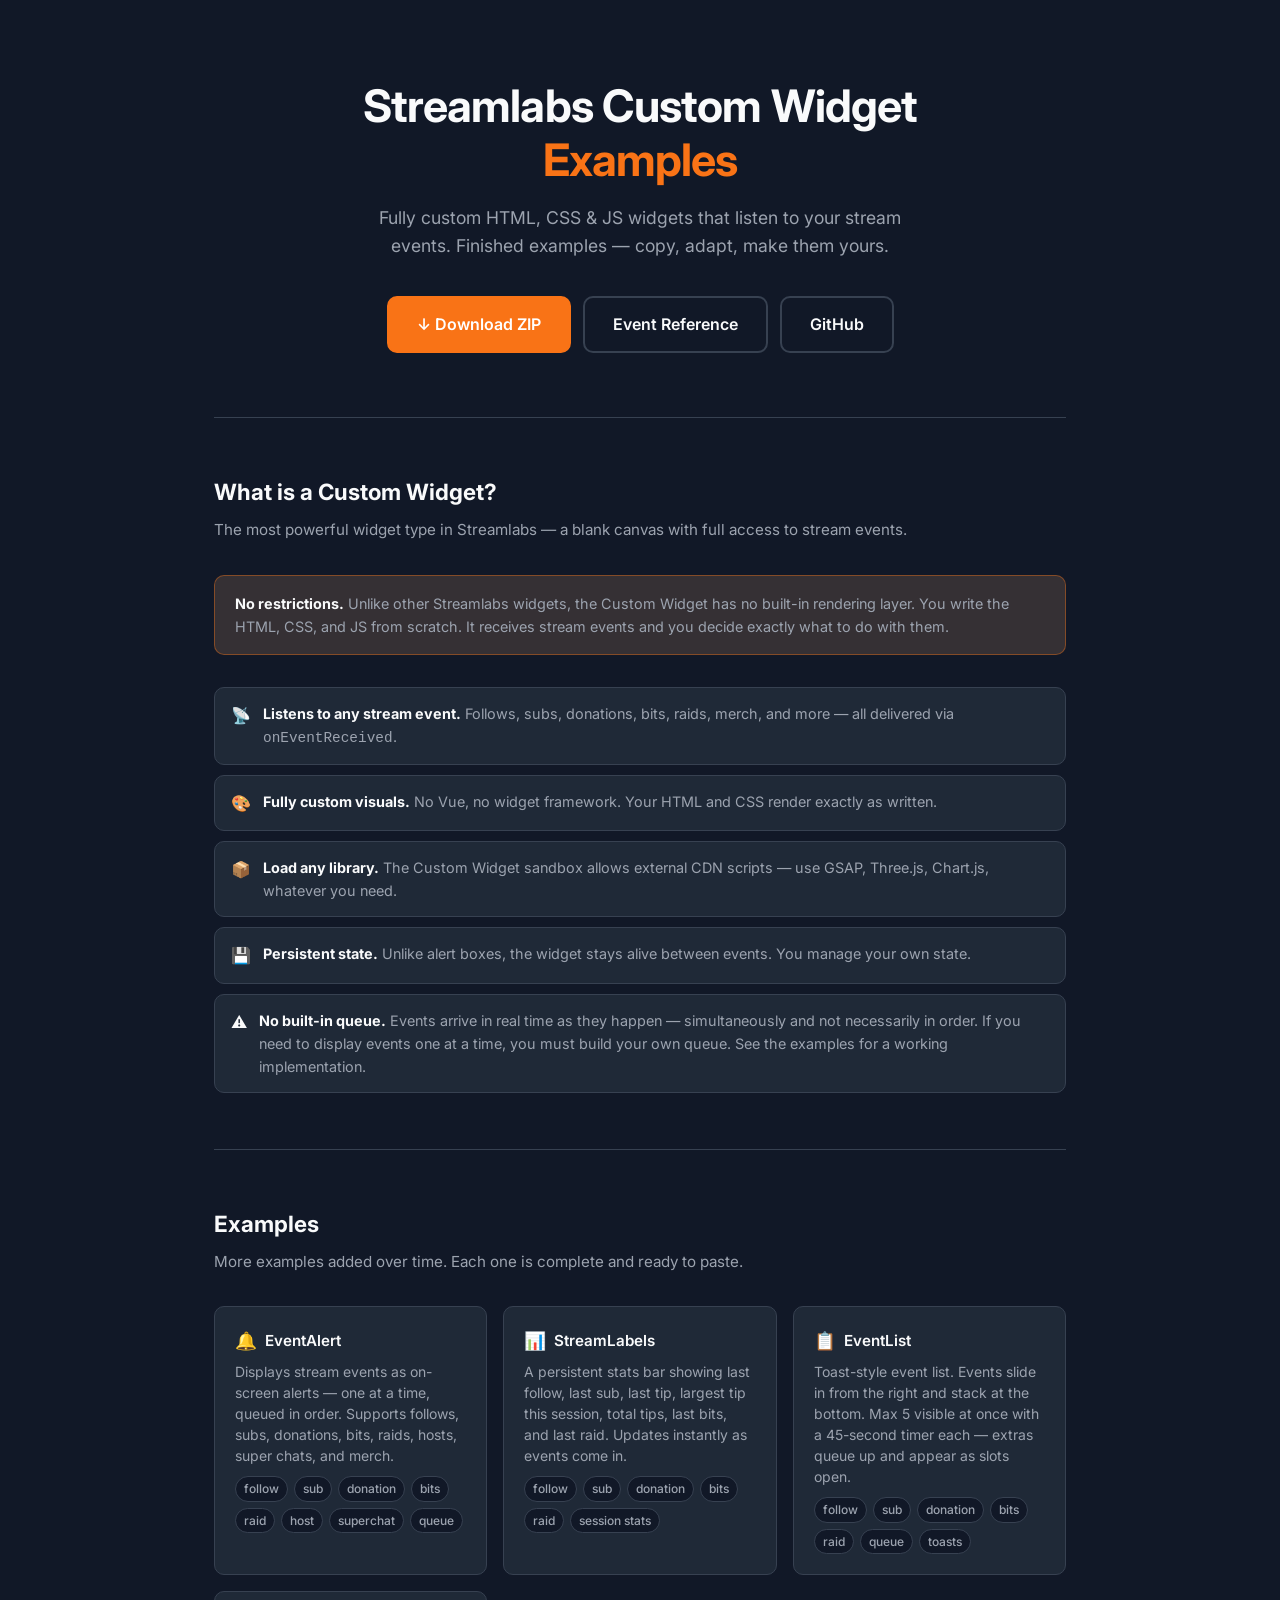
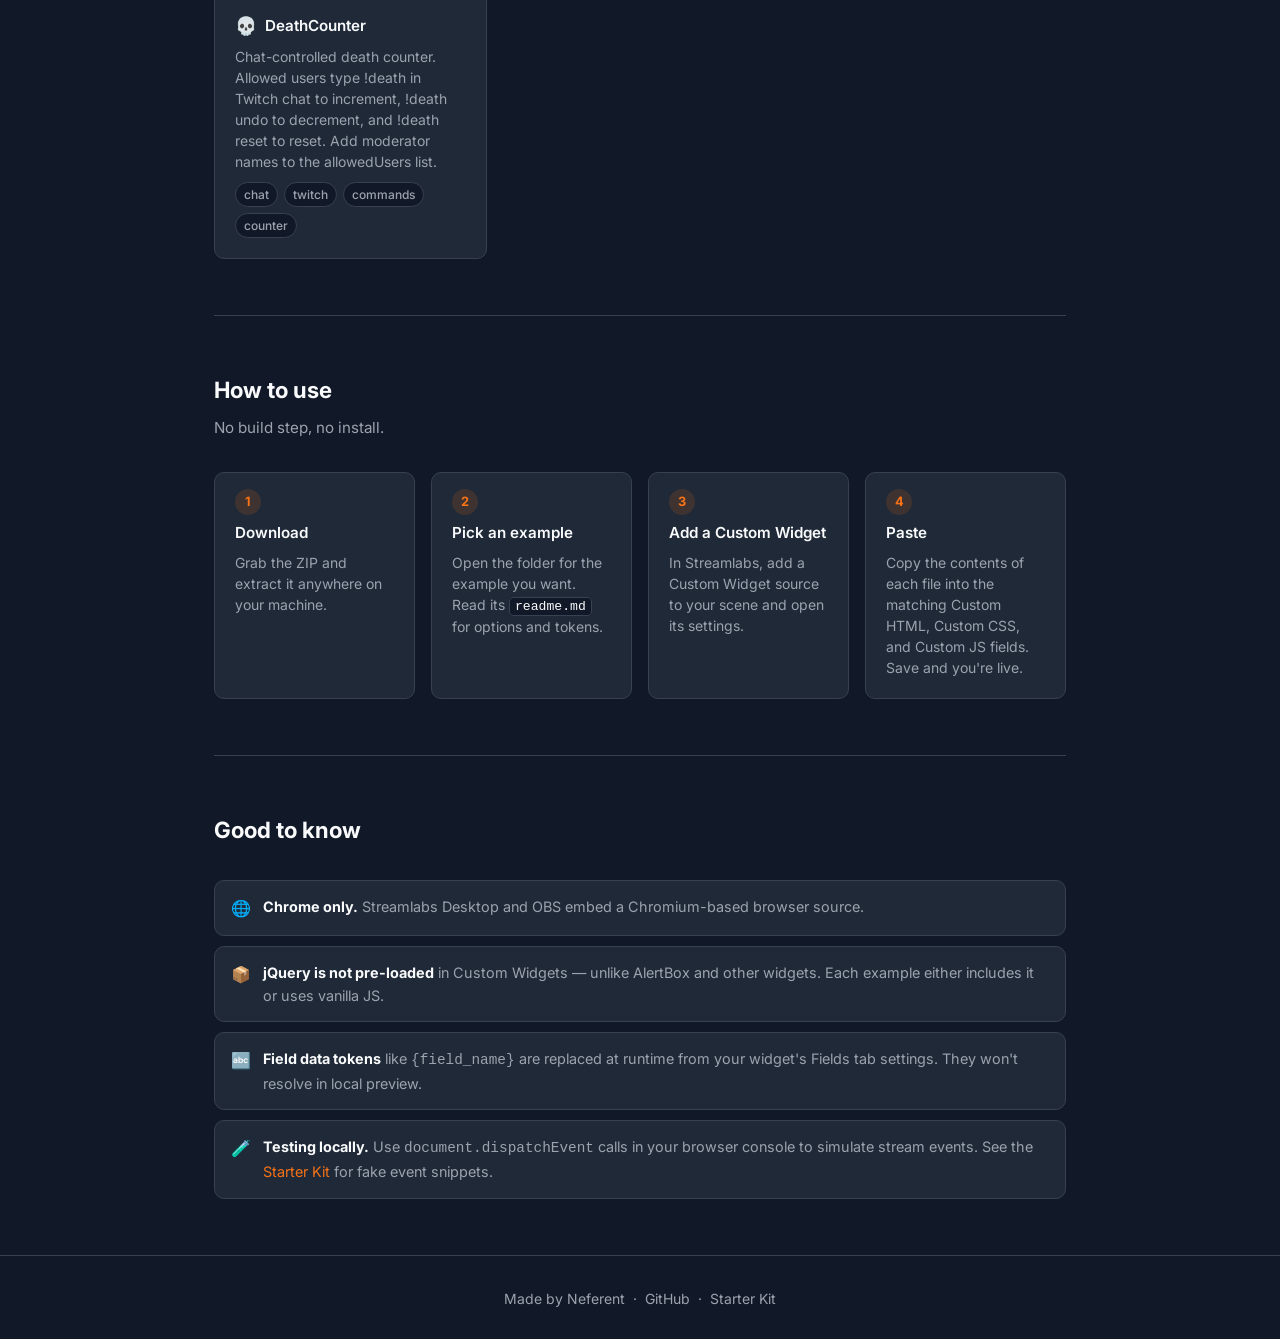
==== docs/index.html @ 6184a3b2 "initial commit" ====
<!DOCTYPE html>
<html lang="en">
<head>
  <meta charset="UTF-8" />
  <meta name="viewport" content="width=device-width, initial-scale=1.0" />
  <title>Streamlabs Custom Widget Examples</title>
  <link rel="preconnect" href="https://fonts.googleapis.com" />
  <link rel="preconnect" href="https://fonts.gstatic.com" crossorigin />
  <link href="https://fonts.googleapis.com/css2?family=Inter:wght@400;500;600;700&display=swap" rel="stylesheet" />
  <style>
    *, *::before, *::after { box-sizing: border-box; margin: 0; padding: 0; }

    :root {
      --bg:        #111827;
      --surface:   #1f2937;
      --border:    #374151;
      --text:      #f9fafb;
      --muted:     #9ca3af;
      --accent:    #f97316;
      --accent-h:  #ea6c0a;
      --radius:    10px;
    }

    body {
      font-family: 'Inter', sans-serif;
      background: var(--bg);
      color: var(--text);
      line-height: 1.6;
    }

    a { color: var(--accent); text-decoration: none; }
    a:hover { text-decoration: underline; }

    .container {
      max-width: 900px;
      margin: 0 auto;
      padding: 0 24px;
    }

    /* ── Hero ── */
    .hero {
      padding: 80px 24px 64px;
      text-align: center;
    }

    .hero h1 {
      font-size: clamp(1.8rem, 5vw, 2.8rem);
      font-weight: 700;
      letter-spacing: -0.02em;
      line-height: 1.2;
      margin-bottom: 16px;
    }

    .hero h1 span { color: var(--accent); }

    .hero p {
      font-size: 1.1rem;
      color: var(--muted);
      max-width: 580px;
      margin: 0 auto 36px;
    }

    .btn-group {
      display: flex;
      gap: 12px;
      justify-content: center;
      flex-wrap: wrap;
    }

    .btn {
      display: inline-flex;
      align-items: center;
      gap: 8px;
      padding: 14px 28px;
      border-radius: var(--radius);
      font-size: 1rem;
      font-weight: 600;
      cursor: pointer;
      transition: background 0.15s, color 0.15s, border-color 0.15s;
      text-decoration: none;
    }

    .btn-primary {
      background: var(--accent);
      color: #fff;
      border: 2px solid var(--accent);
    }
    .btn-primary:hover { background: var(--accent-h); border-color: var(--accent-h); text-decoration: none; }

    .btn-secondary {
      background: transparent;
      color: var(--text);
      border: 2px solid var(--border);
    }
    .btn-secondary:hover { border-color: var(--muted); text-decoration: none; }

    /* ── Sections ── */
    section {
      padding: 56px 0;
      border-top: 1px solid var(--border);
    }

    section h2 {
      font-size: 1.4rem;
      font-weight: 700;
      margin-bottom: 8px;
    }

    section .section-sub {
      color: var(--muted);
      margin-bottom: 32px;
      font-size: 0.95rem;
    }

    /* ── Example cards ── */
    .grid {
      display: grid;
      grid-template-columns: repeat(auto-fill, minmax(260px, 1fr));
      gap: 16px;
    }

    .card {
      background: var(--surface);
      border: 1px solid var(--border);
      border-radius: var(--radius);
      padding: 20px;
    }

    .card h3 {
      font-size: 0.95rem;
      font-weight: 600;
      margin-bottom: 6px;
      display: flex;
      align-items: center;
      gap: 8px;
    }

    .card h3 .icon { font-size: 1.1rem; }

    .card p {
      font-size: 0.875rem;
      color: var(--muted);
      line-height: 1.5;
    }

    .tag-list {
      display: flex;
      flex-wrap: wrap;
      gap: 6px;
      margin-top: 10px;
    }

    .tag {
      font-size: 0.75rem;
      font-weight: 500;
      padding: 2px 8px;
      border-radius: 99px;
      background: var(--bg);
      border: 1px solid var(--border);
      color: var(--muted);
    }

    /* ── Steps ── */
    .steps {
      display: grid;
      grid-template-columns: repeat(auto-fill, minmax(200px, 1fr));
      gap: 16px;
      counter-reset: steps;
    }

    .step {
      background: var(--surface);
      border: 1px solid var(--border);
      border-radius: var(--radius);
      padding: 20px;
      counter-increment: steps;
      position: relative;
      padding-top: 48px;
    }

    .step::before {
      content: counter(steps);
      position: absolute;
      top: 16px;
      left: 20px;
      font-size: 0.8rem;
      font-weight: 700;
      color: var(--accent);
      background: color-mix(in srgb, var(--accent) 15%, transparent);
      width: 26px;
      height: 26px;
      border-radius: 50%;
      display: flex;
      align-items: center;
      justify-content: center;
    }

    .step h3 { font-size: 0.95rem; font-weight: 600; margin-bottom: 6px; }
    .step p { font-size: 0.875rem; color: var(--muted); line-height: 1.5; }
    .step code {
      font-family: monospace;
      font-size: 0.82rem;
      background: var(--bg);
      border: 1px solid var(--border);
      border-radius: 4px;
      padding: 1px 5px;
      color: var(--text);
    }

    /* ── Notes ── */
    .note-list { display: flex; flex-direction: column; gap: 10px; }

    .note {
      display: flex;
      gap: 12px;
      align-items: flex-start;
      background: var(--surface);
      border: 1px solid var(--border);
      border-radius: var(--radius);
      padding: 14px 16px;
      font-size: 0.9rem;
    }

    .note .note-icon { font-size: 1rem; flex-shrink: 0; margin-top: 1px; }
    .note p { color: var(--muted); }
    .note strong { color: var(--text); }

    /* ── Callout ── */
    .callout {
      background: color-mix(in srgb, var(--accent) 10%, var(--surface));
      border: 1px solid color-mix(in srgb, var(--accent) 40%, transparent);
      border-radius: var(--radius);
      padding: 16px 20px;
      font-size: 0.9rem;
      color: var(--muted);
      margin-bottom: 32px;
    }

    .callout strong { color: var(--text); }

    /* ── Footer ── */
    footer {
      border-top: 1px solid var(--border);
      padding: 32px 24px;
      text-align: center;
      font-size: 0.875rem;
      color: var(--muted);
    }

    footer a { color: var(--muted); }
    footer a:hover { color: var(--text); }
  </style>
</head>
<body>

  <header class="hero">
    <div class="container">
      <h1>Streamlabs Custom Widget<br/><span>Examples</span></h1>
      <p>Fully custom HTML, CSS &amp; JS widgets that listen to your stream events. Finished examples — copy, adapt, make them yours.</p>
      <div class="btn-group">
        <a class="btn btn-primary" href="https://github.com/Neferent/streamlabs-custom-widget-examples/archive/refs/heads/master.zip">
          ↓ Download ZIP
        </a>
        <a class="btn btn-secondary" href="events.html">
          Event Reference
        </a>
        <a class="btn btn-secondary" href="https://github.com/Neferent/streamlabs-custom-widget-examples" target="_blank" rel="noopener">
          GitHub
        </a>
      </div>
    </div>
  </header>

  <main class="container">

    <!-- ── What's a Custom Widget ── -->
    <section>
      <h2>What is a Custom Widget?</h2>
      <p class="section-sub">The most powerful widget type in Streamlabs — a blank canvas with full access to stream events.</p>
      <div class="callout">
        <strong>No restrictions.</strong> Unlike other Streamlabs widgets, the Custom Widget has no built-in rendering layer. You write the HTML, CSS, and JS from scratch. It receives stream events and you decide exactly what to do with them.
      </div>
      <div class="note-list">
        <div class="note">
          <span class="note-icon">📡</span>
          <p><strong>Listens to any stream event.</strong> Follows, subs, donations, bits, raids, merch, and more — all delivered via <code>onEventReceived</code>.</p>
        </div>
        <div class="note">
          <span class="note-icon">🎨</span>
          <p><strong>Fully custom visuals.</strong> No Vue, no widget framework. Your HTML and CSS render exactly as written.</p>
        </div>
        <div class="note">
          <span class="note-icon">📦</span>
          <p><strong>Load any library.</strong> The Custom Widget sandbox allows external CDN scripts — use GSAP, Three.js, Chart.js, whatever you need.</p>
        </div>
        <div class="note">
          <span class="note-icon">💾</span>
          <p><strong>Persistent state.</strong> Unlike alert boxes, the widget stays alive between events. You manage your own state.</p>
        </div>
        <div class="note">
          <span class="note-icon">⚠️</span>
          <p><strong>No built-in queue.</strong> Events arrive in real time as they happen — simultaneously and not necessarily in order. If you need to display events one at a time, you must build your own queue. See the examples for a working implementation.</p>
        </div>
      </div>
    </section>

    <!-- ── Examples ── -->
    <section>
      <h2>Examples</h2>
      <p class="section-sub">More examples added over time. Each one is complete and ready to paste.</p>
      <div class="grid" id="examples-grid">
        <!-- populated below -->
      </div>
    </section>

    <!-- ── How to use ── -->
    <section>
      <h2>How to use</h2>
      <p class="section-sub">No build step, no install.</p>
      <div class="steps">
        <div class="step">
          <h3>Download</h3>
          <p>Grab the ZIP and extract it anywhere on your machine.</p>
        </div>
        <div class="step">
          <h3>Pick an example</h3>
          <p>Open the folder for the example you want. Read its <code>readme.md</code> for options and tokens.</p>
        </div>
        <div class="step">
          <h3>Add a Custom Widget</h3>
          <p>In Streamlabs, add a Custom Widget source to your scene and open its settings.</p>
        </div>
        <div class="step">
          <h3>Paste</h3>
          <p>Copy the contents of each file into the matching Custom HTML, Custom CSS, and Custom JS fields. Save and you're live.</p>
        </div>
      </div>
    </section>

    <!-- ── Notes ── -->
    <section>
      <h2>Good to know</h2>
      <p class="section-sub"></p>
      <div class="note-list">
        <div class="note">
          <span class="note-icon">🌐</span>
          <p><strong>Chrome only.</strong> Streamlabs Desktop and OBS embed a Chromium-based browser source.</p>
        </div>
        <div class="note">
          <span class="note-icon">📦</span>
          <p><strong>jQuery is not pre-loaded</strong> in Custom Widgets — unlike AlertBox and other widgets. Each example either includes it or uses vanilla JS.</p>
        </div>
        <div class="note">
          <span class="note-icon">🔤</span>
          <p><strong>Field data tokens</strong> like <code>{field_name}</code> are replaced at runtime from your widget's Fields tab settings. They won't resolve in local preview.</p>
        </div>
        <div class="note">
          <span class="note-icon">🧪</span>
          <p><strong>Testing locally.</strong> Use <code>document.dispatchEvent</code> calls in your browser console to simulate stream events. See the <a href="https://github.com/Neferent/streamlabs-custom-code-starter" target="_blank" rel="noopener">Starter Kit</a> for fake event snippets.</p>
        </div>
      </div>
    </section>

  </main>

  <footer>
    <p>
      Made by <a href="https://github.com/Neferent" target="_blank" rel="noopener">Neferent</a>
      &nbsp;·&nbsp;
      <a href="https://github.com/Neferent/streamlabs-custom-widget-examples" target="_blank" rel="noopener">GitHub</a>
      &nbsp;·&nbsp;
      <a href="https://github.com/Neferent/streamlabs-custom-code-starter" target="_blank" rel="noopener">Starter Kit</a>
    </p>
  </footer>

  <script>
    // Examples are defined here so the page stays accurate as the repo grows.
    // Add an entry for each new example folder added to the repo.
    const examples = [
      { icon: '🔔', title: 'EventAlert', description: 'Displays stream events as on-screen alerts — one at a time, queued in order. Supports follows, subs, donations, bits, raids, hosts, super chats, and merch.', tags: ['follow', 'sub', 'donation', 'bits', 'raid', 'host', 'superchat', 'queue'] },
      { icon: '📊', title: 'StreamLabels', description: 'A persistent stats bar showing last follow, last sub, last tip, largest tip this session, total tips, last bits, and last raid. Updates instantly as events come in.', tags: ['follow', 'sub', 'donation', 'bits', 'raid', 'session stats'] },
      { icon: '📋', title: 'EventList', description: 'Toast-style event list. Events slide in from the right and stack at the bottom. Max 5 visible at once with a 45-second timer each — extras queue up and appear as slots open.', tags: ['follow', 'sub', 'donation', 'bits', 'raid', 'queue', 'toasts'] },
      { icon: '💀', title: 'DeathCounter', description: 'Chat-controlled death counter. Allowed users type !death in Twitch chat to increment, !death undo to decrement, and !death reset to reset. Add moderator names to the allowedUsers list.', tags: ['chat', 'twitch', 'commands', 'counter'] },
    ];

    const grid = document.getElementById('examples-grid');
    if (examples.length === 0) {
      grid.innerHTML = '<p style="color:var(--muted);font-size:0.9rem;">Examples coming soon.</p>';
    } else {
      grid.innerHTML = examples.map(e => `
        <div class="card">
          <h3><span class="icon">${e.icon}</span> ${e.title}</h3>
          <p>${e.description}</p>
          ${e.tags.length ? `<div class="tag-list">${e.tags.map(t => `<span class="tag">${t}</span>`).join('')}</div>` : ''}
        </div>
      `).join('');
    }
  </script>

</body>
</html>
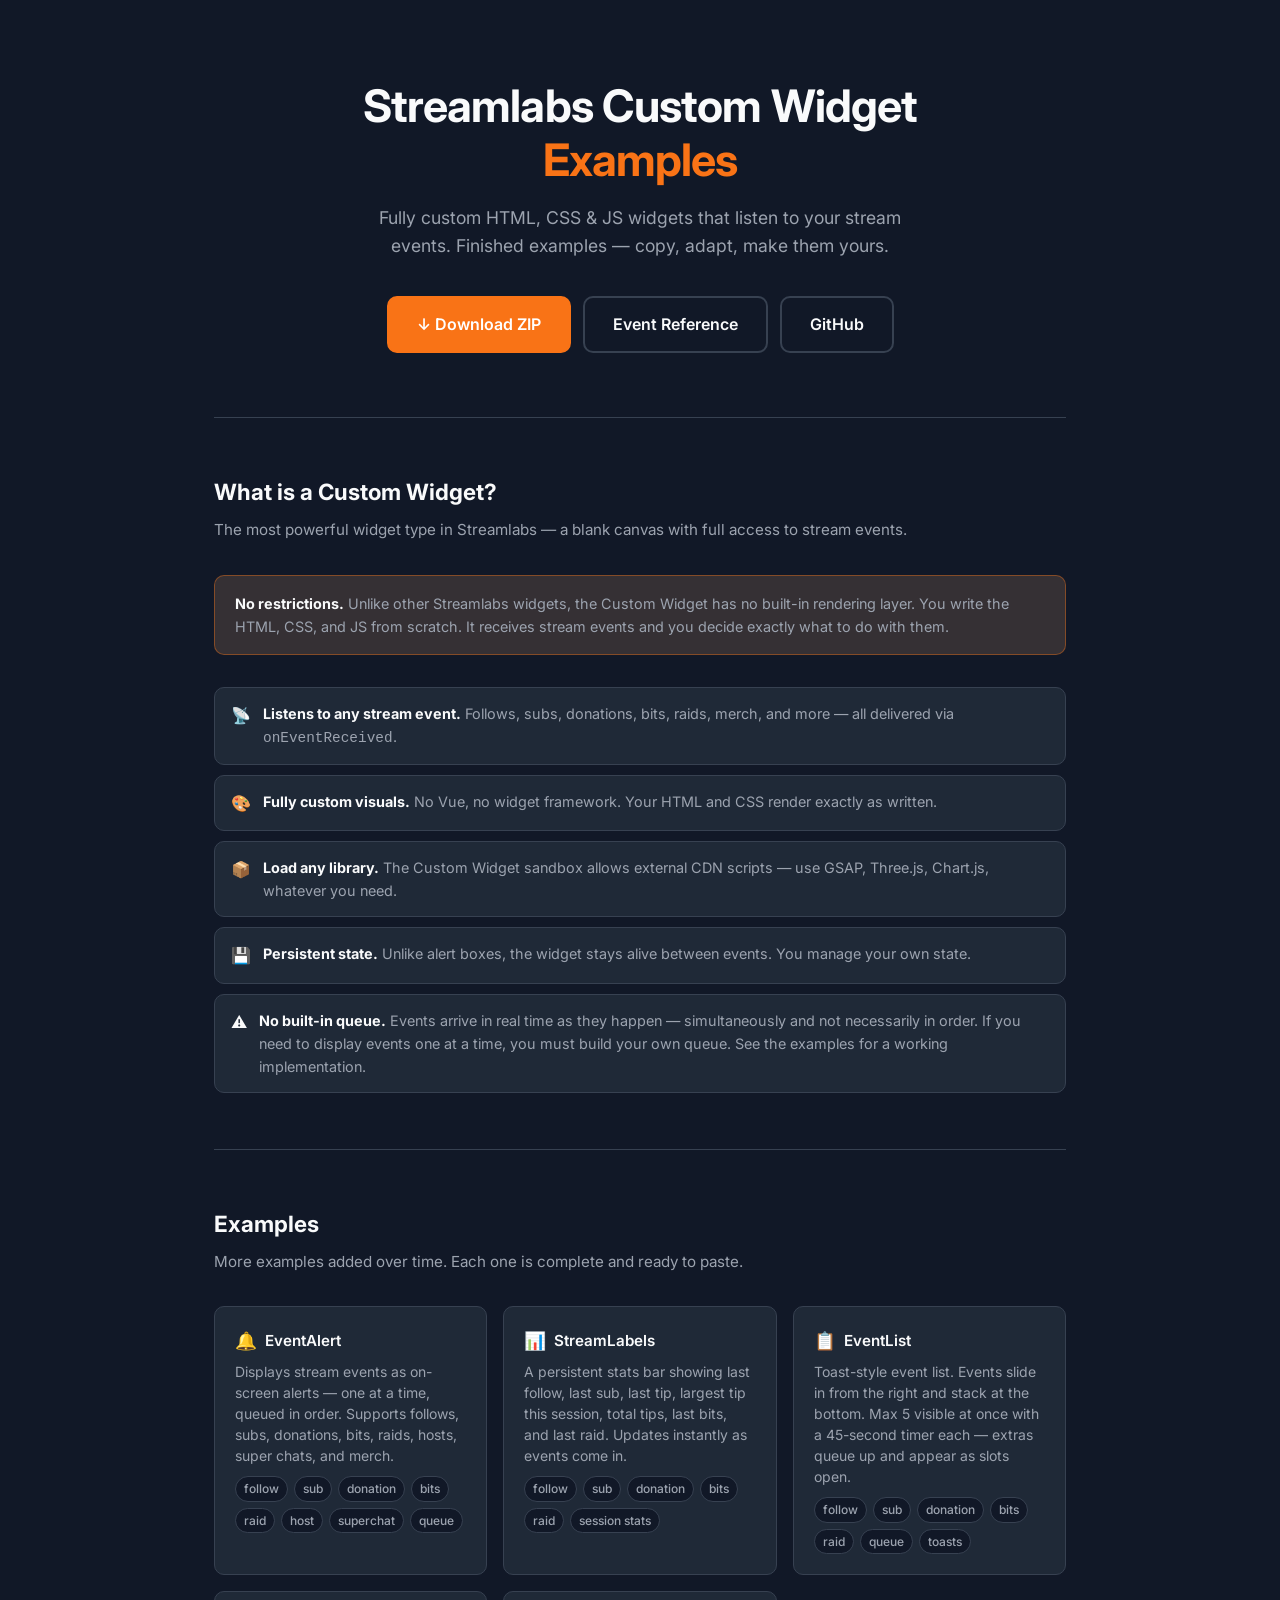
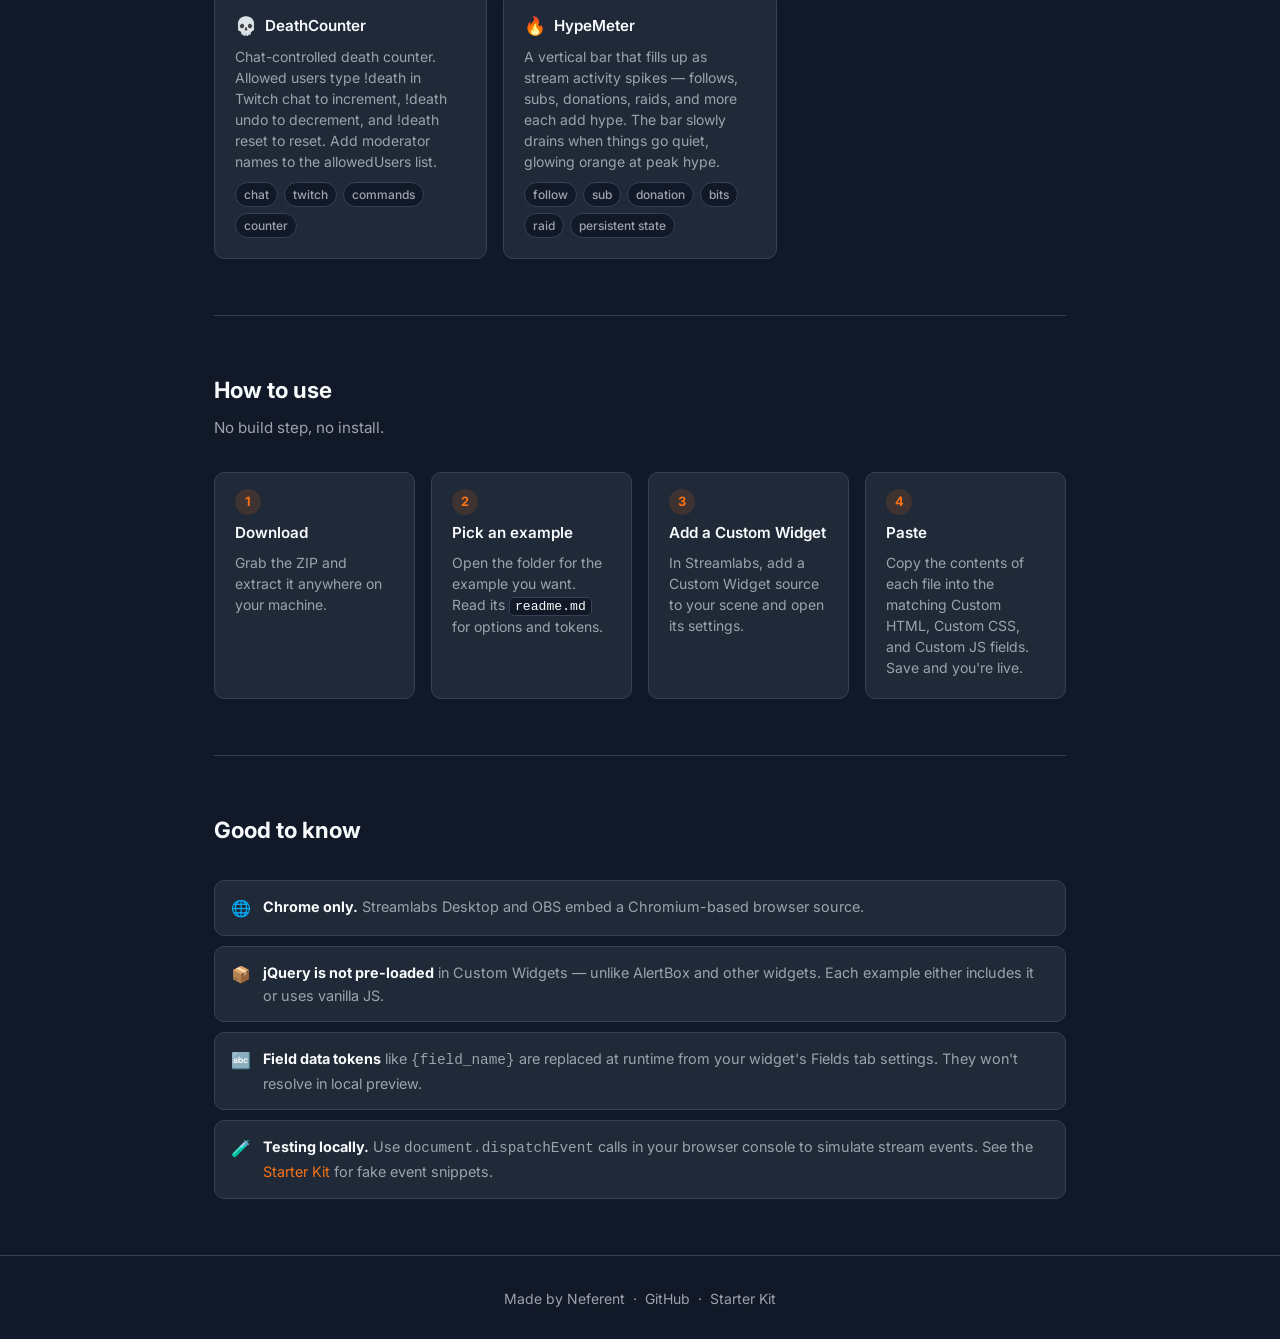
==== commit 6b0d940c: "add hypemeter to landing" ====
--- a/docs/index.html
+++ b/docs/index.html
@@ -381,6 +381,7 @@
       { icon: '📊', title: 'StreamLabels', description: 'A persistent stats bar showing last follow, last sub, last tip, largest tip this session, total tips, last bits, and last raid. Updates instantly as events come in.', tags: ['follow', 'sub', 'donation', 'bits', 'raid', 'session stats'] },
       { icon: '📋', title: 'EventList', description: 'Toast-style event list. Events slide in from the right and stack at the bottom. Max 5 visible at once with a 45-second timer each — extras queue up and appear as slots open.', tags: ['follow', 'sub', 'donation', 'bits', 'raid', 'queue', 'toasts'] },
       { icon: '💀', title: 'DeathCounter', description: 'Chat-controlled death counter. Allowed users type !death in Twitch chat to increment, !death undo to decrement, and !death reset to reset. Add moderator names to the allowedUsers list.', tags: ['chat', 'twitch', 'commands', 'counter'] },
+      { icon: '🔥', title: 'HypeMeter', description: 'A vertical bar that fills up as stream activity spikes — follows, subs, donations, raids, and more each add hype. The bar slowly drains when things go quiet, glowing orange at peak hype.', tags: ['follow', 'sub', 'donation', 'bits', 'raid', 'persistent state'] },
     ];
 
     const grid = document.getElementById('examples-grid');
